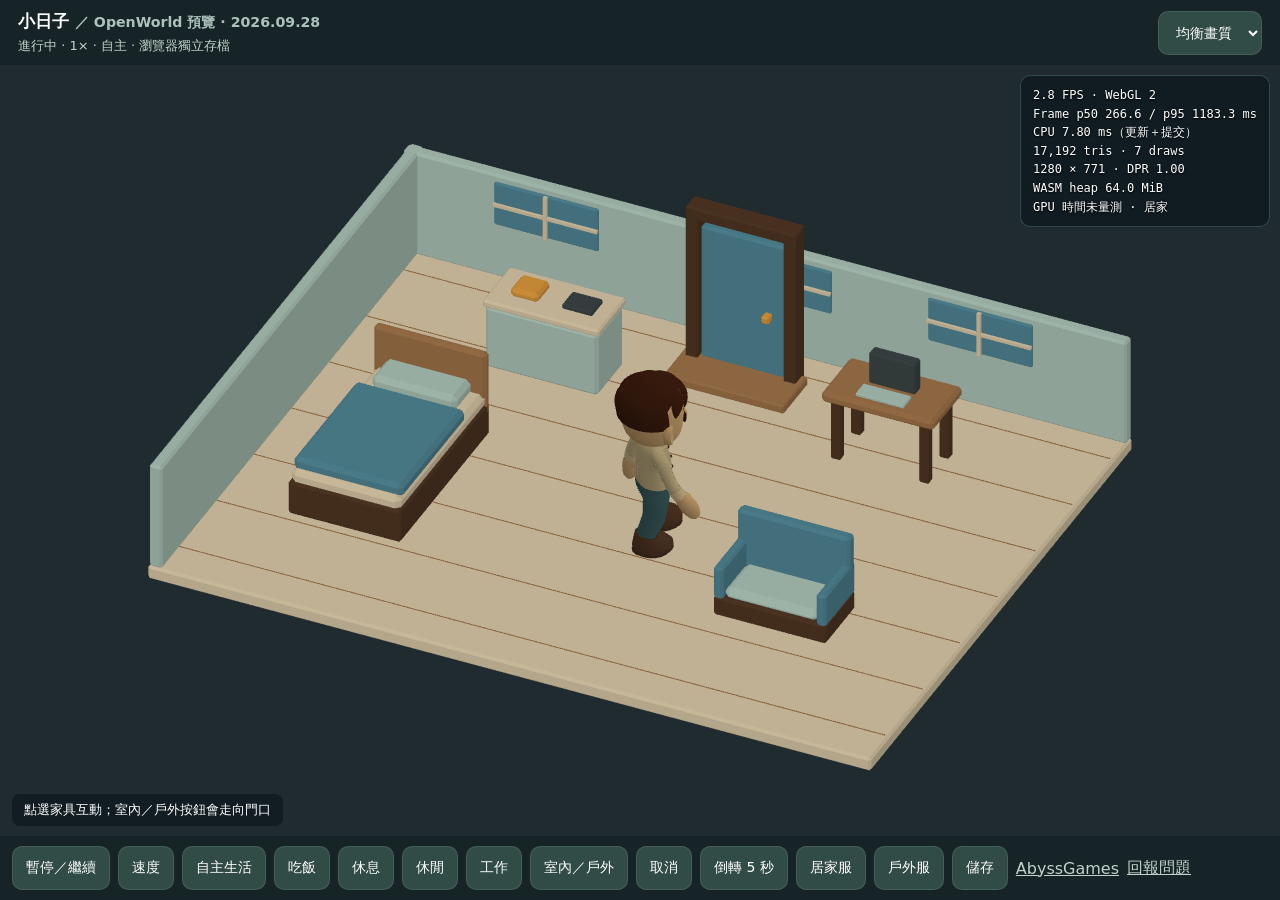
==== play/openworld/index.html @ 9469cbc7 "Publish OpenWorld iPad and Web preview with performance HUD" ====
<!doctype html><html lang="zh-Hant"><meta charset="utf-8"><meta name="viewport" content="width=device-width,initial-scale=1,viewport-fit=cover"><meta name="apple-mobile-web-app-capable" content="yes"><meta name="description" content="Abyss OpenWorld 實驗預覽：3D 紙娃娃、居家生活與 FPS HUD。"><title>Abyss · 小日子 Web 預覽</title>
<style>
:root{color-scheme:dark;font-family:system-ui,-apple-system,sans-serif}*{box-sizing:border-box}body{margin:0;background:#1e2b2e;color:#fff;height:100dvh;display:flex;flex-direction:column;padding:env(safe-area-inset-top) env(safe-area-inset-right) env(safe-area-inset-bottom) env(safe-area-inset-left)}header{display:flex;align-items:center;justify-content:space-between;padding:10px 18px;background:#172427}h1{font-size:17px;margin:0}small{color:#acc2bb}#stage{position:relative;flex:1;min-height:160px}canvas{width:100%;height:100%;display:block;touch-action:none}#hud{position:absolute;right:10px;top:10px;margin:0;padding:10px 12px;background:#101b21e8;border:1px solid #668d8066;border-radius:10px;font:12px/1.55 ui-monospace,monospace;pointer-events:none;text-shadow:0 1px 2px #000;white-space:pre-wrap}#status{position:absolute;left:12px;bottom:10px;max-width:90%;padding:7px 12px;background:#101b21dc;border-radius:8px;font-size:13px;pointer-events:none}nav{padding:10px 12px;background:#172427;display:flex;gap:8px;flex-wrap:wrap}button,select{min-height:44px;border:1px solid #607d7266;border-radius:10px;background:#314b46;color:#fff;padding:9px 13px;font:inherit;font-size:14px;cursor:pointer}button:active{background:#718d68}button:disabled{opacity:.4}#stats{font-size:13px;margin-top:4px;color:#c0d2c9}#error{color:#ffc4a2} @media(max-width:600px){#hud{font-size:10px;max-width:210px}nav{gap:5px;padding:6px}button{font-size:12px;padding:6px 10px}header{padding:7px 12px}}
</style>
<header><div><h1>小日子 <small>／ OpenWorld 預覽 · 2026.09.28</small></h1><div id="stats">載入角色與世界…</div></div><select id="quality" aria-label="畫面解析度"><option value="1.5">均衡畫質</option><option value="1">省電</option><option value="2">清晰</option></select></header>
<div id="stage"><canvas id="canvas" aria-label="3D 世界，點選家具互動"></canvas><pre id="hud">WASM 載入中</pre><div id="status">使用目前 M7 角色 · 點選家具開始生活</div></div>
<nav id="controls" aria-label="世界控制"><button data-c="0">暫停／繼續</button><button data-c="1">速度</button><button data-c="2">自主生活</button><button data-c="20">吃飯</button><button data-c="21">休息</button><button data-c="22">休閒</button><button data-c="23">工作</button><button data-c="30">室內／戶外</button><button data-c="4">取消</button><button data-c="10">倒轉 5 秒</button><button data-c="6">居家服</button><button data-c="7">戶外服</button><button data-c="5">儲存</button><a href="../../" style="align-self:center;color:#c0d2c9">AbyssGames</a><a href="https://github.com/abyssband/abyssgames/issues" target="_blank" rel="noopener" style="align-self:center;color:#c0d2c9">回報問題</a></nav><div id="error" role="alert"></div>
<script>
'use strict';
const canvas=document.querySelector('canvas'),hud=document.querySelector('#hud'),statusLine=document.querySelector('#status'),stats=document.querySelector('#stats'),error=document.querySelector('#error');
const SAVE='abyss-life-web-m7-v1';let booted=false,last=0,frames=[],cpu=[],lastHud=0,persisted='',storageError='',suspended=false;
document.querySelectorAll('button').forEach(b=>b.disabled=true);
function fail(e){error.textContent=String(e);}
function persist(){if(!booted)return;try{const bytes=Module.FS.readFile('/journey.json',{encoding:'utf8'});if(bytes!==persisted){localStorage.setItem(SAVE,bytes);persisted=bytes;}storageError='';}catch(e){storageError='瀏覽器儲存失敗，請保留分頁';fail(storageError+': '+e.message);}}
var Module={canvas,preRun:[()=>{try{const saved=localStorage.getItem(SAVE);if(saved){Module.FS.writeFile('/journey.json',saved);persisted=saved;}}catch(e){fail('無法讀取本機存檔：'+e.message);}}],onRuntimeInitialized:()=>{booted=true;},printErr:fail,onAbort:fail};
function resize(){const r=canvas.getBoundingClientRect(),dpr=Math.min(devicePixelRatio||1,Number(document.querySelector('#quality').value));canvas.width=Math.max(1,Math.round(r.width*dpr));canvas.height=Math.max(1,Math.round(r.height*dpr));}
new ResizeObserver(resize).observe(canvas);document.querySelector('#quality').onchange=resize;
document.querySelectorAll('[data-c]').forEach(b=>b.onclick=()=>{Module._web_control(Number(b.dataset.c));persist();});
canvas.addEventListener('pointerup',e=>{if(!booted)return;const r=canvas.getBoundingClientRect();Module._web_pointer(Math.round(e.clientX-r.left),Math.round(e.clientY-r.top),Math.round(r.width),Math.round(r.height));});
canvas.addEventListener('webglcontextlost',e=>{e.preventDefault();suspended=true;persist();fail('圖形內容已中斷，請重新載入以恢復存檔。');});
document.addEventListener('visibilitychange',()=>{last=0;frames=[];cpu=[];if(booted){Module._web_suspend();persist();}});window.addEventListener('pagehide',()=>{if(booted){Module._web_suspend();persist();}});
const percentile=(a,p)=>a.length?[...a].sort((x,y)=>x-y)[Math.min(a.length-1,Math.floor(a.length*p))]:0;
function tick(t){requestAnimationFrame(tick);if(!booted||document.hidden||suspended){last=0;return;}if(last){frames.push(t-last);if(frames.length>120)frames.shift();}last=t;
 if(t-lastHud<500)return;lastHud=t;
 try{const s=JSON.parse(Module.UTF8ToString(Module._web_state()));window.abyssPreviewState=s;document.querySelectorAll('button').forEach(b=>b.disabled=!s.ready);if(!s.ready){fail(s.notice||'場景無法啟動');return;}
 cpu.push(s.cpu_ms);if(cpu.length>120)cpu.shift();const fps=frames.length?1000*frames.length/frames.reduce((a,b)=>a+b,0):0;
 const memory=Module.HEAPU8?Module.HEAPU8.length/1048576:0;
 hud.textContent=`${fps.toFixed(1)} FPS · WebGL 2\nFrame p50 ${percentile(frames,.5).toFixed(1)} / p95 ${percentile(frames,.95).toFixed(1)} ms\nCPU ${s.cpu_ms.toFixed(2)} ms（更新＋提交）\n${s.triangles.toLocaleString()} tris · ${s.draws} draws\n${canvas.width} × ${canvas.height} · DPR ${(canvas.width/canvas.clientWidth).toFixed(2)}\nWASM heap ${memory.toFixed(1)} MiB\nGPU 時間未量測 · ${s.scene.includes('/yard/')?'戶外':'居家'}`;
 stats.textContent=`${s.paused?'已暫停':'進行中'} · ${s.speed||1}× · ${s.autonomous?'自主':'手動'} · 瀏覽器獨立存檔`;
 statusLine.textContent=storageError||s.notice||'點選家具互動；室內／戶外按鈕會走向門口';persist();
 }catch(e){fail(e.message);}}
requestAnimationFrame(tick);
</script><script src="life.js"></script></html>
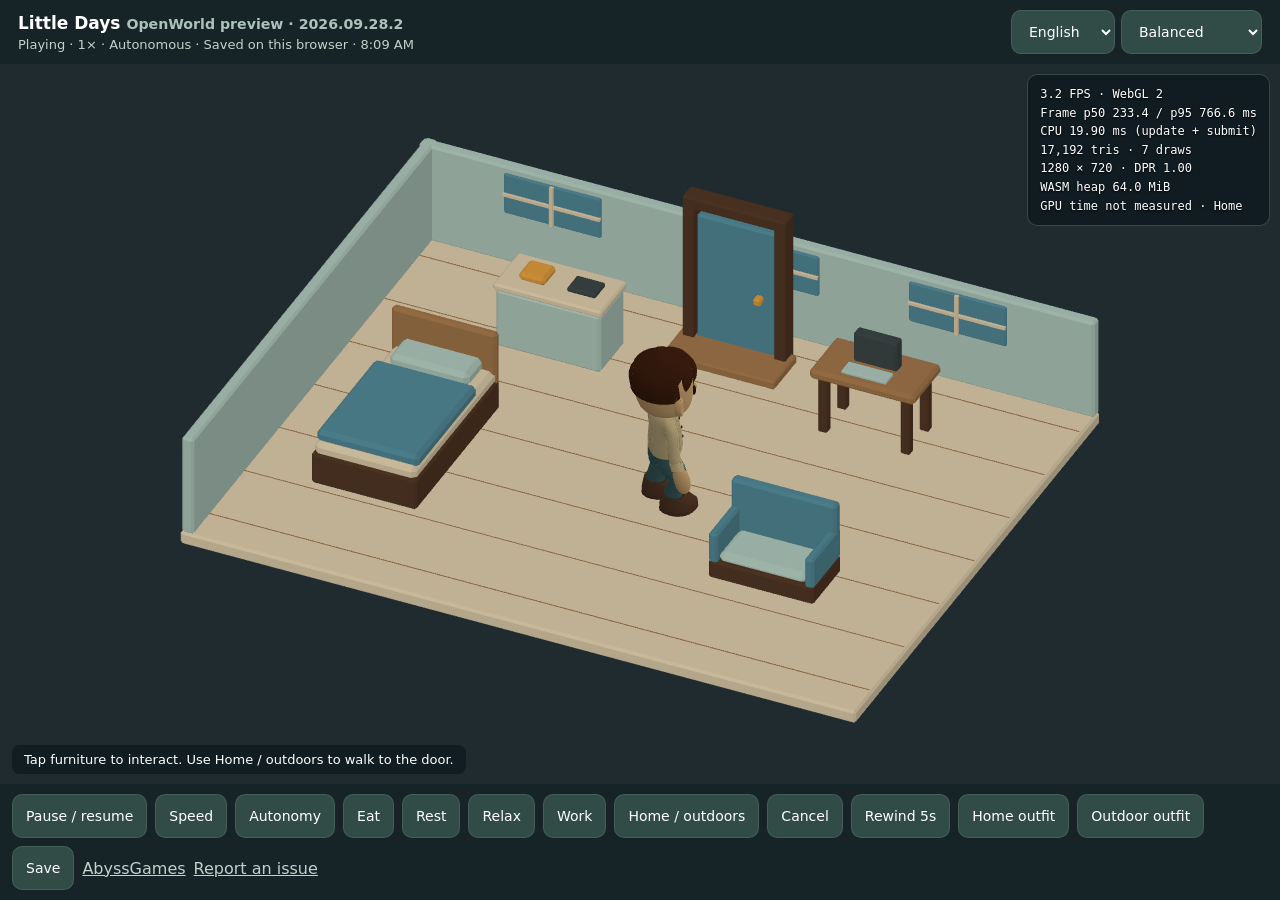
==== commit 572b3d85: "Add language selection and loading feedback to OpenWorld preview" ====
--- a/play/openworld/index.html
+++ b/play/openworld/index.html
@@ -1,33 +1,51 @@
 <!doctype html><html lang="zh-Hant"><meta charset="utf-8"><meta name="viewport" content="width=device-width,initial-scale=1,viewport-fit=cover"><meta name="apple-mobile-web-app-capable" content="yes"><meta name="description" content="Abyss OpenWorld 實驗預覽：3D 紙娃娃、居家生活與 FPS HUD。"><title>Abyss · 小日子 Web 預覽</title>
 <style>
-:root{color-scheme:dark;font-family:system-ui,-apple-system,sans-serif}*{box-sizing:border-box}body{margin:0;background:#1e2b2e;color:#fff;height:100dvh;display:flex;flex-direction:column;padding:env(safe-area-inset-top) env(safe-area-inset-right) env(safe-area-inset-bottom) env(safe-area-inset-left)}header{display:flex;align-items:center;justify-content:space-between;padding:10px 18px;background:#172427}h1{font-size:17px;margin:0}small{color:#acc2bb}#stage{position:relative;flex:1;min-height:160px}canvas{width:100%;height:100%;display:block;touch-action:none}#hud{position:absolute;right:10px;top:10px;margin:0;padding:10px 12px;background:#101b21e8;border:1px solid #668d8066;border-radius:10px;font:12px/1.55 ui-monospace,monospace;pointer-events:none;text-shadow:0 1px 2px #000;white-space:pre-wrap}#status{position:absolute;left:12px;bottom:10px;max-width:90%;padding:7px 12px;background:#101b21dc;border-radius:8px;font-size:13px;pointer-events:none}nav{padding:10px 12px;background:#172427;display:flex;gap:8px;flex-wrap:wrap}button,select{min-height:44px;border:1px solid #607d7266;border-radius:10px;background:#314b46;color:#fff;padding:9px 13px;font:inherit;font-size:14px;cursor:pointer}button:active{background:#718d68}button:disabled{opacity:.4}#stats{font-size:13px;margin-top:4px;color:#c0d2c9}#error{color:#ffc4a2} @media(max-width:600px){#hud{font-size:10px;max-width:210px}nav{gap:5px;padding:6px}button{font-size:12px;padding:6px 10px}header{padding:7px 12px}}
+:root{color-scheme:dark;font-family:system-ui,-apple-system,sans-serif}*{box-sizing:border-box}body{margin:0;background:#1e2b2e;color:#fff;height:100dvh;display:flex;flex-direction:column;padding:env(safe-area-inset-top) env(safe-area-inset-right) env(safe-area-inset-bottom) env(safe-area-inset-left)}header{display:flex;align-items:center;justify-content:space-between;padding:10px 18px;background:#172427}.settings{display:flex;gap:6px;flex-wrap:wrap;justify-content:flex-end}header>div{min-width:0}h1{font-size:17px;margin:0}small{color:#acc2bb}#stage{position:relative;flex:1;min-height:160px}canvas{width:100%;height:100%;display:block;touch-action:none}#hud{position:absolute;right:10px;top:10px;margin:0;padding:10px 12px;background:#101b21e8;border:1px solid #668d8066;border-radius:10px;font:12px/1.55 ui-monospace,monospace;pointer-events:none;text-shadow:0 1px 2px #000;white-space:pre-wrap}#status{position:absolute;left:12px;bottom:10px;max-width:90%;padding:7px 12px;background:#101b21dc;border-radius:8px;font-size:13px;pointer-events:none}nav{padding:10px 12px;background:#172427;display:flex;gap:8px;flex-wrap:wrap}button,select{min-height:44px;border:1px solid #607d7266;border-radius:10px;background:#314b46;color:#fff;padding:9px 13px;font:inherit;font-size:14px;cursor:pointer}button:active{background:#718d68}button:disabled{opacity:.4}#stats{font-size:13px;margin-top:4px;color:#c0d2c9}#error{color:#ffc4a2} @media(max-width:600px){#hud{font-size:10px;max-width:210px}nav{gap:5px;padding:6px}button{font-size:12px;padding:6px 10px}header{padding:7px 12px}}
+
+#loading{position:absolute;inset:0;z-index:3;display:grid;place-content:center;text-align:center;gap:16px;padding:24px;background:#172427f2;backdrop-filter:blur(4px)}#loading[hidden]{display:none}.spinner{width:42px;height:42px;border:3px solid #688a7755;border-top-color:#c4dab2;border-radius:50%;margin:auto;animation:spin 1s linear infinite}#loading.failed .spinner{display:none}#loading progress{width:min(320px,70vw);accent-color:#c4dab2;margin:auto}#loading p{margin:0;color:#bed0c7;max-width:420px;overflow-wrap:anywhere}#retry[hidden]{display:none}@keyframes spin{to{transform:rotate(360deg)}}@media(prefers-reduced-motion:reduce){.spinner{animation:none;border-top-color:#c4dab2}}
 </style>
-<header><div><h1>小日子 <small>／ OpenWorld 預覽 · 2026.09.28</small></h1><div id="stats">載入角色與世界…</div></div><select id="quality" aria-label="畫面解析度"><option value="1.5">均衡畫質</option><option value="1">省電</option><option value="2">清晰</option></select></header>
-<div id="stage"><canvas id="canvas" aria-label="3D 世界，點選家具互動"></canvas><pre id="hud">WASM 載入中</pre><div id="status">使用目前 M7 角色 · 點選家具開始生活</div></div>
-<nav id="controls" aria-label="世界控制"><button data-c="0">暫停／繼續</button><button data-c="1">速度</button><button data-c="2">自主生活</button><button data-c="20">吃飯</button><button data-c="21">休息</button><button data-c="22">休閒</button><button data-c="23">工作</button><button data-c="30">室內／戶外</button><button data-c="4">取消</button><button data-c="10">倒轉 5 秒</button><button data-c="6">居家服</button><button data-c="7">戶外服</button><button data-c="5">儲存</button><a href="../../" style="align-self:center;color:#c0d2c9">AbyssGames</a><a href="https://github.com/abyssband/abyssgames/issues" target="_blank" rel="noopener" style="align-self:center;color:#c0d2c9">回報問題</a></nav><div id="error" role="alert"></div>
+<header><div><h1><span data-i18n="title"></span> <small data-i18n="preview"></small><small> · 2026.09.28.2</small></h1><div id="stats"></div></div><div class="settings"><select id="language" aria-label="Language / 語言"><option value="zh-Hant">繁體中文</option><option value="zh-Hans">简体中文</option><option value="en">English</option></select><select id="quality" data-label="quality"><option value="1.5" data-i18n="balanced"></option><option value="1" data-i18n="battery"></option><option value="2" data-i18n="crisp"></option></select></div></header>
+<div id="stage" aria-busy="true"><canvas id="canvas" data-label="canvas"></canvas><pre id="hud"></pre><div id="status"></div><div id="loading" role="status" aria-live="polite"><div class="spinner" aria-hidden="true"></div><strong id="load-title"></strong><progress id="load-progress" data-label="loading"></progress><p id="load-detail"></p><button id="retry" data-i18n="retry" hidden></button></div></div>
+<nav id="controls" data-label="controls"><button data-c="0"></button><button data-c="1"></button><button data-c="2"></button><button data-c="20"></button><button data-c="21"></button><button data-c="22"></button><button data-c="23"></button><button data-c="30"></button><button data-c="4"></button><button data-c="10"></button><button data-c="6"></button><button data-c="7"></button><button data-c="5"></button><a href="../../" style="align-self:center;color:#c0d2c9">AbyssGames</a><a href="https://github.com/abyssband/abyssgames/issues" target="_blank" rel="noopener" style="align-self:center;color:#c0d2c9" data-i18n="report"></a></nav><div id="error" role="alert"></div>
+<script src="locale.js"></script>
 <script>
 'use strict';
 const canvas=document.querySelector('canvas'),hud=document.querySelector('#hud'),statusLine=document.querySelector('#status'),stats=document.querySelector('#stats'),error=document.querySelector('#error');
 const SAVE='abyss-life-web-m7-v1';let booted=false,last=0,frames=[],cpu=[],lastHud=0,persisted='',storageError='',suspended=false;
-document.querySelectorAll('button').forEach(b=>b.disabled=true);
-function fail(e){error.textContent=String(e);}
-function persist(){if(!booted)return;try{const bytes=Module.FS.readFile('/journey.json',{encoding:'utf8'});if(bytes!==persisted){localStorage.setItem(SAVE,bytes);persisted=bytes;}storageError='';}catch(e){storageError='瀏覽器儲存失敗，請保留分頁';fail(storageError+': '+e.message);}}
-var Module={canvas,preRun:[()=>{try{const saved=localStorage.getItem(SAVE);if(saved){Module.FS.writeFile('/journey.json',saved);persisted=saved;}}catch(e){fail('無法讀取本機存檔：'+e.message);}}],onRuntimeInitialized:()=>{booted=true;},printErr:fail,onAbort:fail};
+document.querySelectorAll('[data-c]').forEach(b=>b.disabled=true);
+let loadPhase='loading',loadBytes=null,loadFailure='',loadingFinished=false;
+const loading=document.querySelector('#loading'),progress=document.querySelector('#load-progress');
+function renderLoading(){
+ document.querySelector('#load-title').textContent=tr(loadFailure?'failed':loadPhase);
+ document.querySelector('#load-detail').textContent=loadFailure?`${tr('diagnostic')}: ${loadFailure}`:loadBytes?`${num(loadBytes[0]/1048576,1)} / ${num(loadBytes[1]/1048576,1)} MB`:tr('wait');
+ if(loadBytes&&!loadFailure){progress.max=loadBytes[1];progress.value=loadBytes[0];}else progress.removeAttribute('value');
+ progress.hidden=!!loadFailure;loading.classList.toggle('failed',!!loadFailure);document.querySelector('#retry').hidden=!loadFailure;
+}
+function fail(e){error.textContent=String(e);if(!loadingFinished){loadFailure=String(e);renderLoading();}}
+function updateLoad(message){const match=String(message).match(/([0-9]+)\/([0-9]+)/);if(match){loadPhase='downloading';loadBytes=[Number(match[1]),Number(match[2])];}else if(/Running|Preparing/.test(message)){loadPhase='initializing';loadBytes=null;}renderLoading();}
+applyLocale();renderLoading();stats.textContent=tr('loading');
+document.querySelector('#language').onchange=e=>{locale=e.target.value;try{localStorage.setItem('abyss-preview-language',locale);}catch{}applyLocale();renderLoading();lastHud=0;};
+document.querySelector('#retry').onclick=()=>location.reload();
+window.addEventListener('unhandledrejection',e=>fail(e.reason?.message||e.reason));
+window.addEventListener('error',e=>{if(e.message)fail(e.message);});
+function persist(){if(!booted)return;try{const bytes=Module.FS.readFile('/journey.json',{encoding:'utf8'});if(bytes!==persisted){localStorage.setItem(SAVE,bytes);persisted=bytes;}storageError='';}catch(e){storageError=tr('saveError');fail(storageError+': '+e.message);}}
+var Module={canvas,setStatus:updateLoad,preRun:[()=>{try{const saved=localStorage.getItem(SAVE);if(saved){Module.FS.writeFile('/journey.json',saved);persisted=saved;}}catch(e){fail(tr('readError')+': '+e.message);}}],onRuntimeInitialized:()=>{booted=true;loadPhase='initializing';loadBytes=null;renderLoading();},printErr:fail,onAbort:fail};
 function resize(){const r=canvas.getBoundingClientRect(),dpr=Math.min(devicePixelRatio||1,Number(document.querySelector('#quality').value));canvas.width=Math.max(1,Math.round(r.width*dpr));canvas.height=Math.max(1,Math.round(r.height*dpr));}
 new ResizeObserver(resize).observe(canvas);document.querySelector('#quality').onchange=resize;
 document.querySelectorAll('[data-c]').forEach(b=>b.onclick=()=>{Module._web_control(Number(b.dataset.c));persist();});
 canvas.addEventListener('pointerup',e=>{if(!booted)return;const r=canvas.getBoundingClientRect();Module._web_pointer(Math.round(e.clientX-r.left),Math.round(e.clientY-r.top),Math.round(r.width),Math.round(r.height));});
-canvas.addEventListener('webglcontextlost',e=>{e.preventDefault();suspended=true;persist();fail('圖形內容已中斷，請重新載入以恢復存檔。');});
+canvas.addEventListener('webglcontextlost',e=>{e.preventDefault();suspended=true;persist();fail(tr('contextLost'));});
 document.addEventListener('visibilitychange',()=>{last=0;frames=[];cpu=[];if(booted){Module._web_suspend();persist();}});window.addEventListener('pagehide',()=>{if(booted){Module._web_suspend();persist();}});
 const percentile=(a,p)=>a.length?[...a].sort((x,y)=>x-y)[Math.min(a.length-1,Math.floor(a.length*p))]:0;
 function tick(t){requestAnimationFrame(tick);if(!booted||document.hidden||suspended){last=0;return;}if(last){frames.push(t-last);if(frames.length>120)frames.shift();}last=t;
  if(t-lastHud<500)return;lastHud=t;
- try{const s=JSON.parse(Module.UTF8ToString(Module._web_state()));window.abyssPreviewState=s;document.querySelectorAll('button').forEach(b=>b.disabled=!s.ready);if(!s.ready){fail(s.notice||'場景無法啟動');return;}
+ try{const s=JSON.parse(Module.UTF8ToString(Module._web_state()));window.abyssPreviewState=s;document.querySelectorAll('[data-c]').forEach(b=>b.disabled=!s.ready);if(!s.ready){fail(s.notice||tr('failed'));return;}
+ loadingFinished=true;loading.hidden=true;document.querySelector('#stage').setAttribute('aria-busy','false');
  cpu.push(s.cpu_ms);if(cpu.length>120)cpu.shift();const fps=frames.length?1000*frames.length/frames.reduce((a,b)=>a+b,0):0;
  const memory=Module.HEAPU8?Module.HEAPU8.length/1048576:0;
- hud.textContent=`${fps.toFixed(1)} FPS · WebGL 2\nFrame p50 ${percentile(frames,.5).toFixed(1)} / p95 ${percentile(frames,.95).toFixed(1)} ms\nCPU ${s.cpu_ms.toFixed(2)} ms（更新＋提交）\n${s.triangles.toLocaleString()} tris · ${s.draws} draws\n${canvas.width} × ${canvas.height} · DPR ${(canvas.width/canvas.clientWidth).toFixed(2)}\nWASM heap ${memory.toFixed(1)} MiB\nGPU 時間未量測 · ${s.scene.includes('/yard/')?'戶外':'居家'}`;
- stats.textContent=`${s.paused?'已暫停':'進行中'} · ${s.speed||1}× · ${s.autonomous?'自主':'手動'} · 瀏覽器獨立存檔`;
- statusLine.textContent=storageError||s.notice||'點選家具互動；室內／戶外按鈕會走向門口';persist();
+ hud.textContent=`${num(fps,1)} FPS · WebGL 2\nFrame p50 ${num(percentile(frames,.5),1)} / p95 ${num(percentile(frames,.95),1)} ms\nCPU ${num(s.cpu_ms,2)} ms (${tr('cpu')})\n${num(s.triangles)} ${tr('tris')} · ${num(s.draws)} ${tr('draws')}\n${canvas.width} × ${canvas.height} · DPR ${(canvas.width/canvas.clientWidth).toFixed(2)}\n${tr('heap')} ${num(memory,1)} MiB\n${tr('gpu')} · ${tr(s.scene.includes('/yard/')?'yard':'home')}`;
+ stats.textContent=`${tr(s.paused?'paused':'running')} · ${s.speed||1}× · ${tr(s.autonomous?'auto':'manual')} · ${tr('saveLocal')} · ${new Intl.DateTimeFormat(locale,{hour:'numeric',minute:'2-digit',timeZone:'UTC'}).format(new Date(Date.UTC(2026,0,1,0,s.minute%1440)))}`;
+ statusLine.textContent=storageError||noticeText(s.notice)||tr('hint');persist();
  }catch(e){fail(e.message);}}
 requestAnimationFrame(tick);
-</script><script src="life.js"></script></html>
+</script><script src="life.js" onerror="fail(tr('failed')+': life.js')"></script></html>
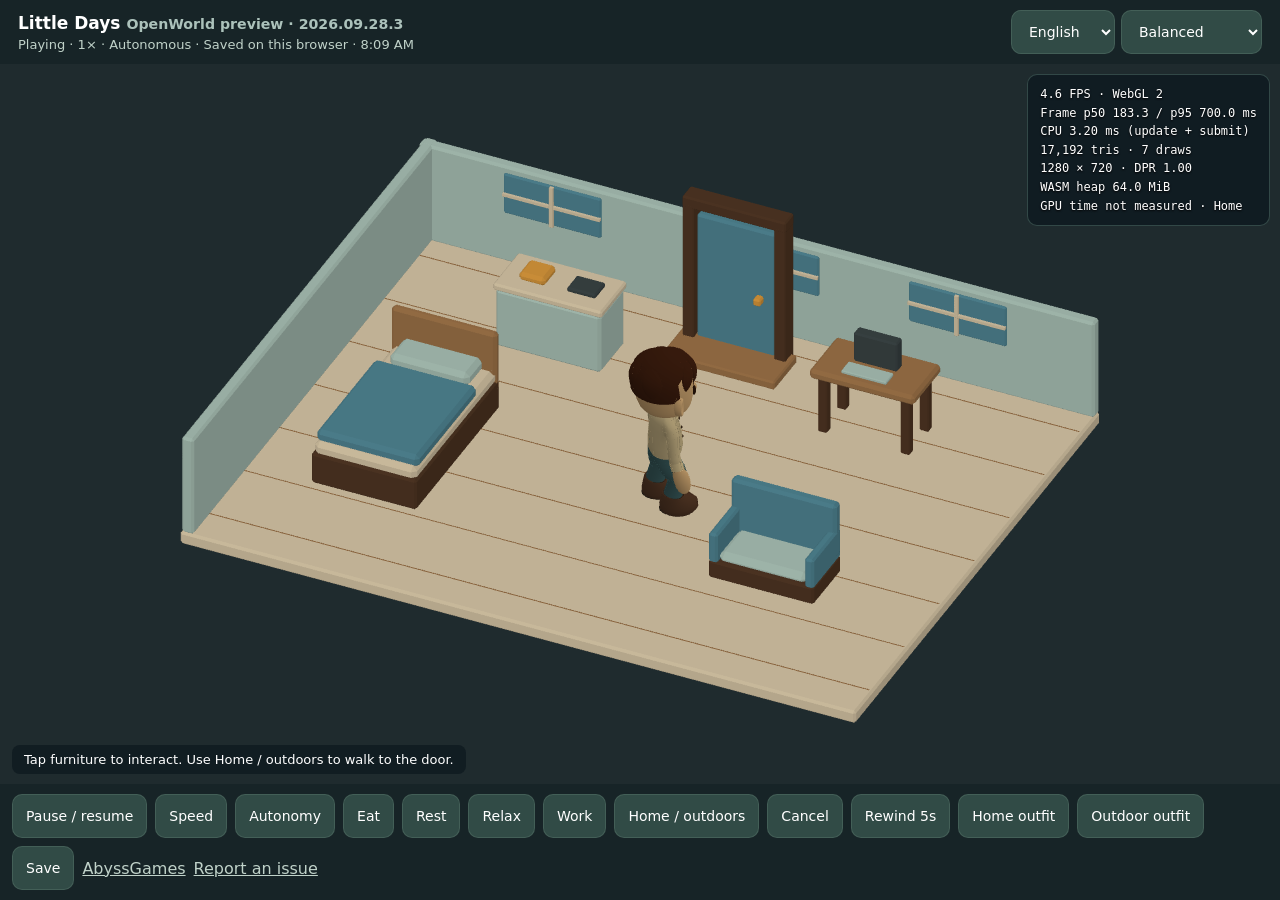
==== commit c478ee90: "Fix false loading errors during slow asset downloads" ====
--- a/play/openworld/index.html
+++ b/play/openworld/index.html
@@ -4,7 +4,7 @@
 
 #loading{position:absolute;inset:0;z-index:3;display:grid;place-content:center;text-align:center;gap:16px;padding:24px;background:#172427f2;backdrop-filter:blur(4px)}#loading[hidden]{display:none}.spinner{width:42px;height:42px;border:3px solid #688a7755;border-top-color:#c4dab2;border-radius:50%;margin:auto;animation:spin 1s linear infinite}#loading.failed .spinner{display:none}#loading progress{width:min(320px,70vw);accent-color:#c4dab2;margin:auto}#loading p{margin:0;color:#bed0c7;max-width:420px;overflow-wrap:anywhere}#retry[hidden]{display:none}@keyframes spin{to{transform:rotate(360deg)}}@media(prefers-reduced-motion:reduce){.spinner{animation:none;border-top-color:#c4dab2}}
 </style>
-<header><div><h1><span data-i18n="title"></span> <small data-i18n="preview"></small><small> · 2026.09.28.2</small></h1><div id="stats"></div></div><div class="settings"><select id="language" aria-label="Language / 語言"><option value="zh-Hant">繁體中文</option><option value="zh-Hans">简体中文</option><option value="en">English</option></select><select id="quality" data-label="quality"><option value="1.5" data-i18n="balanced"></option><option value="1" data-i18n="battery"></option><option value="2" data-i18n="crisp"></option></select></div></header>
+<header><div><h1><span data-i18n="title"></span> <small data-i18n="preview"></small><small> · 2026.09.28.3</small></h1><div id="stats"></div></div><div class="settings"><select id="language" aria-label="Language / 語言"><option value="zh-Hant">繁體中文</option><option value="zh-Hans">简体中文</option><option value="en">English</option></select><select id="quality" data-label="quality"><option value="1.5" data-i18n="balanced"></option><option value="1" data-i18n="battery"></option><option value="2" data-i18n="crisp"></option></select></div></header>
 <div id="stage" aria-busy="true"><canvas id="canvas" data-label="canvas"></canvas><pre id="hud"></pre><div id="status"></div><div id="loading" role="status" aria-live="polite"><div class="spinner" aria-hidden="true"></div><strong id="load-title"></strong><progress id="load-progress" data-label="loading"></progress><p id="load-detail"></p><button id="retry" data-i18n="retry" hidden></button></div></div>
 <nav id="controls" data-label="controls"><button data-c="0"></button><button data-c="1"></button><button data-c="2"></button><button data-c="20"></button><button data-c="21"></button><button data-c="22"></button><button data-c="23"></button><button data-c="30"></button><button data-c="4"></button><button data-c="10"></button><button data-c="6"></button><button data-c="7"></button><button data-c="5"></button><a href="../../" style="align-self:center;color:#c0d2c9">AbyssGames</a><a href="https://github.com/abyssband/abyssgames/issues" target="_blank" rel="noopener" style="align-self:center;color:#c0d2c9" data-i18n="report"></a></nav><div id="error" role="alert"></div>
 <script src="locale.js"></script>
@@ -22,6 +22,15 @@
  progress.hidden=!!loadFailure;loading.classList.toggle('failed',!!loadFailure);document.querySelector('#retry').hidden=!loadFailure;
 }
 function fail(e){error.textContent=String(e);if(!loadingFinished){loadFailure=String(e);renderLoading();}}
+// Emscripten's dependency watchdog and streaming fallback are recoverable
+// diagnostics, not failed loads. Keep them in the console for investigation.
+function runtimeDiagnostic(message){
+ const text=String(message);
+ if(text==='still waiting on run dependencies:'||text==='(end of list)'||text.startsWith('dependency: ')||text.startsWith('wasm streaming compile failed: ')||text==='falling back to ArrayBuffer instantiation'){
+  console.warn(text);return;
+ }
+ fail(text);
+}
 function updateLoad(message){const match=String(message).match(/([0-9]+)\/([0-9]+)/);if(match){loadPhase='downloading';loadBytes=[Number(match[1]),Number(match[2])];}else if(/Running|Preparing/.test(message)){loadPhase='initializing';loadBytes=null;}renderLoading();}
 applyLocale();renderLoading();stats.textContent=tr('loading');
 document.querySelector('#language').onchange=e=>{locale=e.target.value;try{localStorage.setItem('abyss-preview-language',locale);}catch{}applyLocale();renderLoading();lastHud=0;};
@@ -29,7 +38,7 @@
 window.addEventListener('unhandledrejection',e=>fail(e.reason?.message||e.reason));
 window.addEventListener('error',e=>{if(e.message)fail(e.message);});
 function persist(){if(!booted)return;try{const bytes=Module.FS.readFile('/journey.json',{encoding:'utf8'});if(bytes!==persisted){localStorage.setItem(SAVE,bytes);persisted=bytes;}storageError='';}catch(e){storageError=tr('saveError');fail(storageError+': '+e.message);}}
-var Module={canvas,setStatus:updateLoad,preRun:[()=>{try{const saved=localStorage.getItem(SAVE);if(saved){Module.FS.writeFile('/journey.json',saved);persisted=saved;}}catch(e){fail(tr('readError')+': '+e.message);}}],onRuntimeInitialized:()=>{booted=true;loadPhase='initializing';loadBytes=null;renderLoading();},printErr:fail,onAbort:fail};
+var Module={canvas,setStatus:updateLoad,preRun:[()=>{try{const saved=localStorage.getItem(SAVE);if(saved){Module.FS.writeFile('/journey.json',saved);persisted=saved;}}catch(e){fail(tr('readError')+': '+e.message);}}],onRuntimeInitialized:()=>{booted=true;loadPhase='initializing';loadBytes=null;renderLoading();},printErr:runtimeDiagnostic,onAbort:fail};
 function resize(){const r=canvas.getBoundingClientRect(),dpr=Math.min(devicePixelRatio||1,Number(document.querySelector('#quality').value));canvas.width=Math.max(1,Math.round(r.width*dpr));canvas.height=Math.max(1,Math.round(r.height*dpr));}
 new ResizeObserver(resize).observe(canvas);document.querySelector('#quality').onchange=resize;
 document.querySelectorAll('[data-c]').forEach(b=>b.onclick=()=>{Module._web_control(Number(b.dataset.c));persist();});
